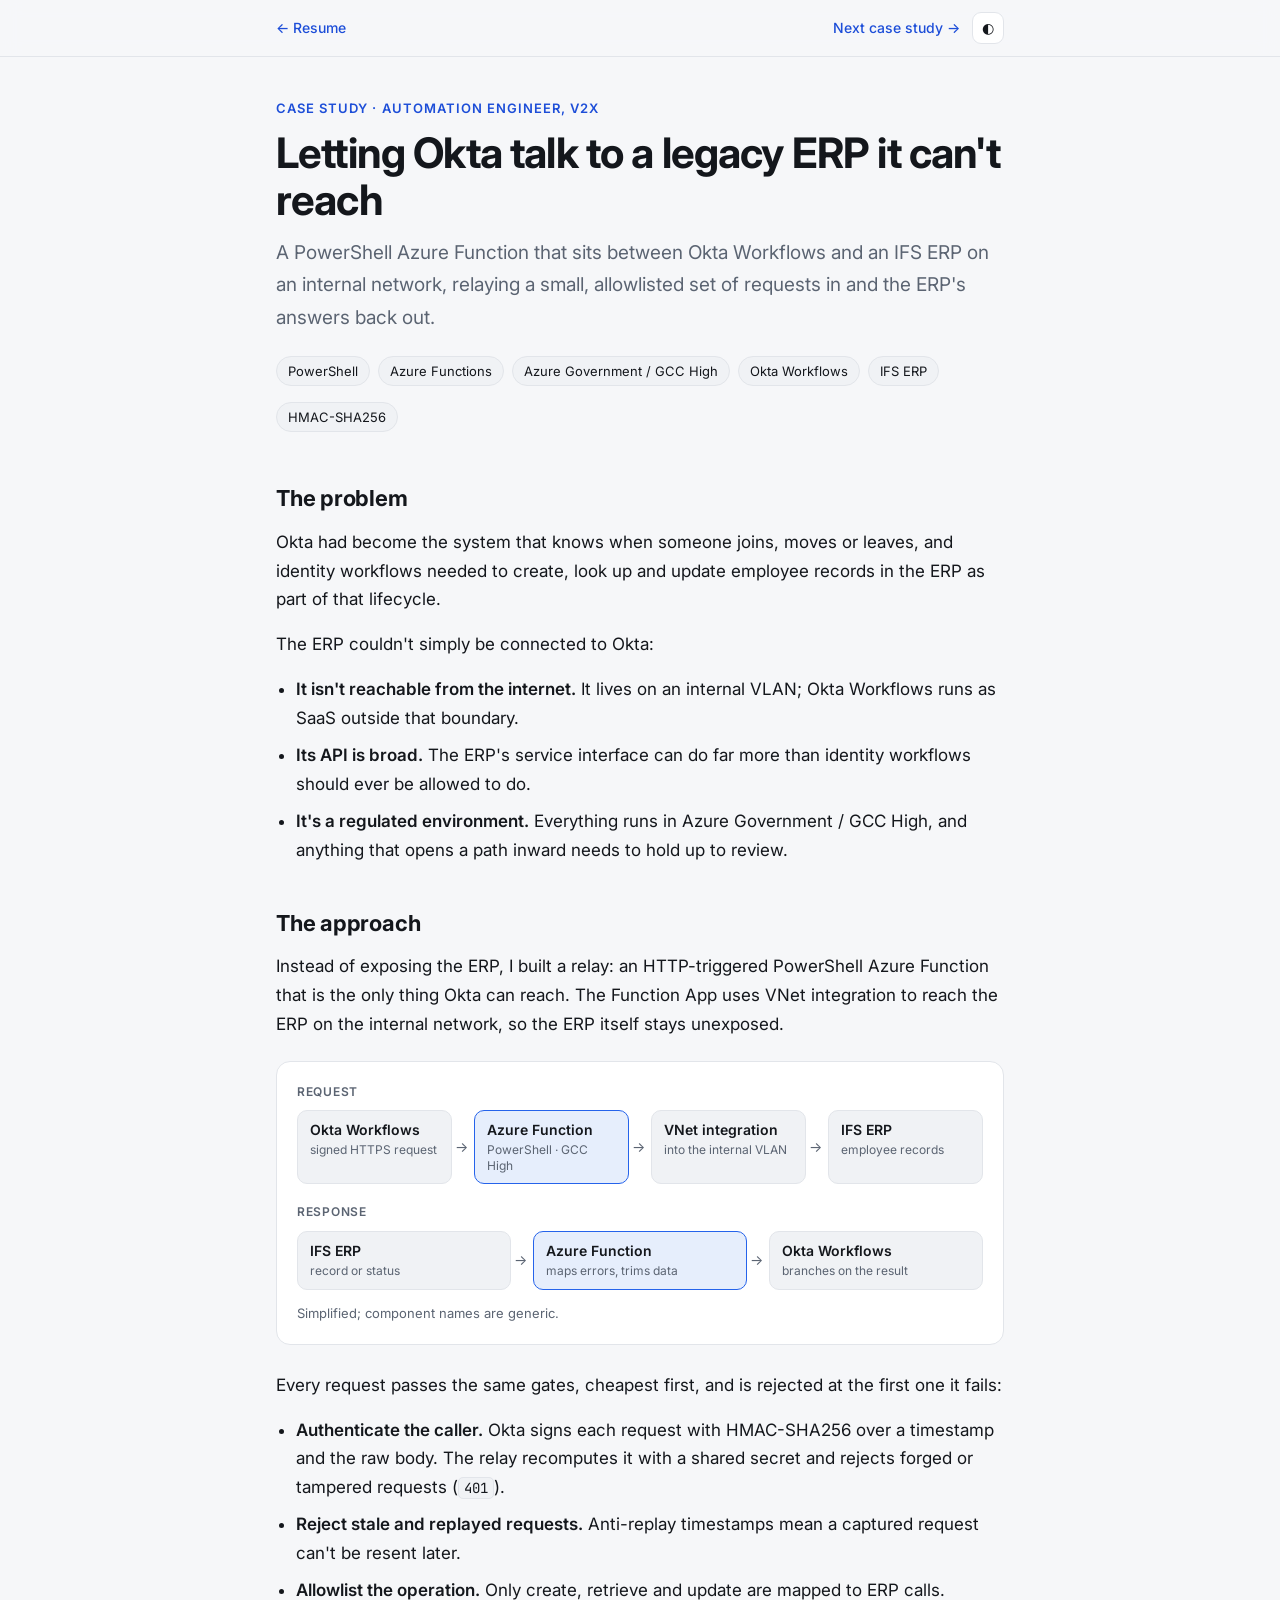
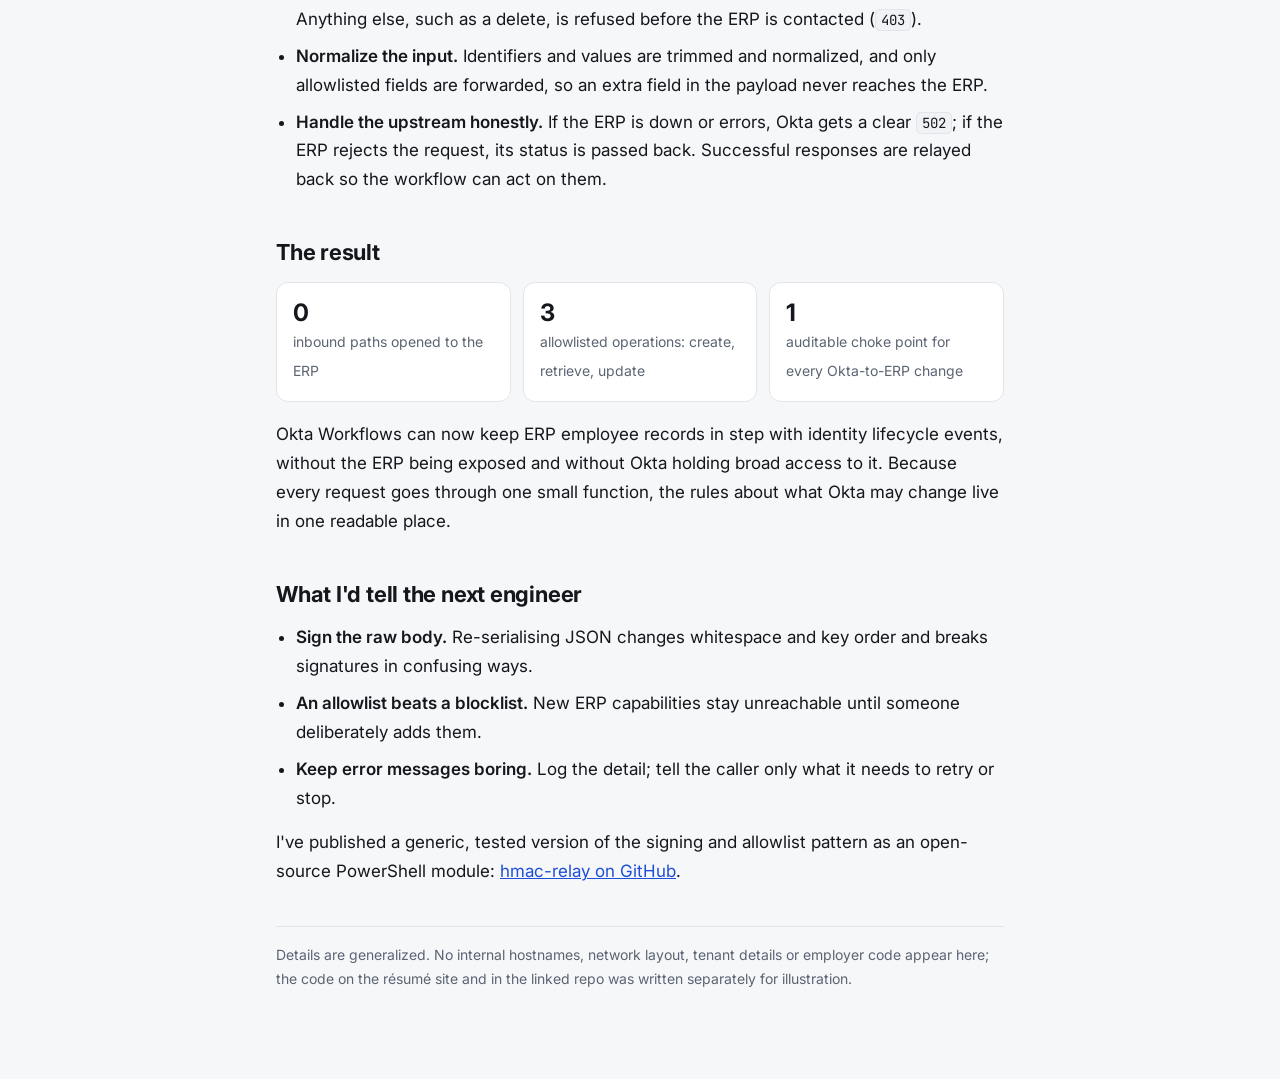
==== cases/okta-erp-relay.html @ db5c0ce1 "Add two case-study write-ups and link them from the roles, palette and shell Co-Authored-By: Claude " ====
<!doctype html>
<html lang="en">
<head>
<meta charset="utf-8">
<meta name="viewport" content="width=device-width, initial-scale=1">
<title>Okta to ERP Relay — Justys Grimm</title>
<meta name="description" content="Case study: a PowerShell Azure Function that lets Okta Workflows safely create, read and update records in a legacy ERP on an internal network.">
<meta property="og:title" content="Case study: Okta to legacy ERP relay">
<meta property="og:description" content="Signed requests, operation and field allowlists, and a relay into an internal VLAN.">
<meta property="og:image" content="https://justys-grimm.github.io/og.png">
<link rel="icon" href="data:image/svg+xml,%3Csvg xmlns='http://www.w3.org/2000/svg' viewBox='0 0 64 64'%3E%3Crect width='64' height='64' rx='14' fill='%232563eb'/%3E%3Ctext x='32' y='43' font-family='Arial,sans-serif' font-size='30' font-weight='700' fill='white' text-anchor='middle'%3EJG%3C/text%3E%3C/svg%3E">
<link rel="preconnect" href="https://fonts.googleapis.com">
<link href="https://fonts.googleapis.com/css2?family=Inter:wght@400;500;600;700&family=JetBrains+Mono:wght@400;500&display=swap" rel="stylesheet">
<link rel="stylesheet" href="case.css">
<script>try{const t=localStorage.getItem("theme");if(t)document.documentElement.dataset.theme=t}catch(e){}</script>
</head>
<body>
<nav class="bar" aria-label="Site"><div>
  <a href="../">← Resume</a><span class="sp"></span>
  <a href="termination-automation.html">Next case study →</a>
  <button id="theme" aria-label="Toggle theme">◐</button>
</div></nav>

<article>
  <p class="kicker">Case study · Automation Engineer, V2X</p>
  <h1>Letting Okta talk to a legacy ERP it can't reach</h1>
  <p class="lede">A PowerShell Azure Function that sits between Okta Workflows and an IFS ERP on an internal network,
  relaying a small, allowlisted set of requests in and the ERP's answers back out.</p>
  <ul class="meta">
    <li>PowerShell</li><li>Azure Functions</li><li>Azure Government / GCC High</li><li>Okta Workflows</li><li>IFS ERP</li><li>HMAC-SHA256</li>
  </ul>

  <h2>The problem</h2>
  <p>Okta had become the system that knows when someone joins, moves or leaves, and identity workflows needed to
  create, look up and update employee records in the ERP as part of that lifecycle.</p>
  <p>The ERP couldn't simply be connected to Okta:</p>
  <ul>
    <li><strong>It isn't reachable from the internet.</strong> It lives on an internal VLAN; Okta Workflows runs as SaaS outside that boundary.</li>
    <li><strong>Its API is broad.</strong> The ERP's service interface can do far more than identity workflows should ever be allowed to do.</li>
    <li><strong>It's a regulated environment.</strong> Everything runs in Azure Government / GCC High, and anything that opens a path inward needs to hold up to review.</li>
  </ul>

  <h2>The approach</h2>
  <p>Instead of exposing the ERP, I built a relay: an HTTP-triggered PowerShell Azure Function that is the only thing
  Okta can reach. The Function App uses VNet integration to reach the ERP on the internal network, so the ERP itself
  stays unexposed.</p>

  <figure aria-label="Request path through the relay">
    <p class="flow-label">Request</p>
    <div class="flow">
      <span class="node">Okta Workflows<small>signed HTTPS request</small></span>
      <span class="node key">Azure Function<small>PowerShell · GCC High</small></span>
      <span class="node">VNet integration<small>into the internal VLAN</small></span>
      <span class="node">IFS ERP<small>employee records</small></span>
    </div>
    <p class="flow-label" style="margin-top:18px">Response</p>
    <div class="flow">
      <span class="node">IFS ERP<small>record or status</small></span>
      <span class="node key">Azure Function<small>maps errors, trims data</small></span>
      <span class="node">Okta Workflows<small>branches on the result</small></span>
    </div>
    <figcaption>Simplified; component names are generic.</figcaption>
  </figure>

  <p>Every request passes the same gates, cheapest first, and is rejected at the first one it fails:</p>
  <ul>
    <li><strong>Authenticate the caller.</strong> Okta signs each request with HMAC-SHA256 over a timestamp and the raw body.
      The relay recomputes it with a shared secret and rejects forged or tampered requests (<code>401</code>).</li>
    <li><strong>Reject stale and replayed requests.</strong> Anti-replay timestamps mean a captured request can't be resent later.</li>
    <li><strong>Allowlist the operation.</strong> Only create, retrieve and update are mapped to ERP calls. Anything else,
      such as a delete, is refused before the ERP is contacted (<code>403</code>).</li>
    <li><strong>Normalize the input.</strong> Identifiers and values are trimmed and normalized, and only allowlisted fields
      are forwarded, so an extra field in the payload never reaches the ERP.</li>
    <li><strong>Handle the upstream honestly.</strong> If the ERP is down or errors, Okta gets a clear <code>502</code>; if the ERP
      rejects the request, its status is passed back. Successful responses are relayed back so the workflow can act on them.</li>
  </ul>

  <h2>The result</h2>
  <div class="result">
    <div><b>0</b><span>inbound paths opened to the ERP</span></div>
    <div><b>3</b><span>allowlisted operations: create, retrieve, update</span></div>
    <div><b>1</b><span>auditable choke point for every Okta-to-ERP change</span></div>
  </div>
  <p>Okta Workflows can now keep ERP employee records in step with identity lifecycle events, without the ERP being
  exposed and without Okta holding broad access to it. Because every request goes through one small function, the
  rules about what Okta may change live in one readable place.</p>

  <h2>What I'd tell the next engineer</h2>
  <ul>
    <li><strong>Sign the raw body.</strong> Re-serialising JSON changes whitespace and key order and breaks signatures in confusing ways.</li>
    <li><strong>An allowlist beats a blocklist.</strong> New ERP capabilities stay unreachable until someone deliberately adds them.</li>
    <li><strong>Keep error messages boring.</strong> Log the detail; tell the caller only what it needs to retry or stop.</li>
  </ul>
  <p>I've published a generic, tested version of the signing and allowlist pattern as an open-source PowerShell module:
  <a href="https://github.com/justys-grimm/hmac-relay">hmac-relay on GitHub</a>.</p>

  <p class="note">Details are generalized. No internal hostnames, network layout, tenant details or employer code appear here;
  the code on the résumé site and in the linked repo was written separately for illustration.</p>
</article>
<script>
document.getElementById("theme").onclick=()=>{const r=document.documentElement,d=r.dataset.theme?r.dataset.theme==="dark":matchMedia("(prefers-color-scheme: dark)").matches;r.dataset.theme=d?"light":"dark";try{localStorage.setItem("theme",r.dataset.theme)}catch(e){}};
</script>
</body>
</html>
---- cases/case.css ----
:root{
  --bg:#f6f7f9;--surface:#fff;--surface-2:#f0f2f5;--text:#14171c;--muted:#5b6472;--line:#e2e5ea;
  --accent:#2563eb;--accent-soft:#e6eefc;--accent-text:#1d4ed8;--mono:"JetBrains Mono",ui-monospace,monospace;
}
@media (prefers-color-scheme:dark){:root:not([data-theme="light"]){
  --bg:#0c0f14;--surface:#141922;--surface-2:#1b212c;--text:#e7eaf0;--muted:#97a1b2;--line:#252c38;
  --accent:#60a5fa;--accent-soft:#16243b;--accent-text:#93c5fd}}
:root[data-theme="dark"]{
  --bg:#0c0f14;--surface:#141922;--surface-2:#1b212c;--text:#e7eaf0;--muted:#97a1b2;--line:#252c38;
  --accent:#60a5fa;--accent-soft:#16243b;--accent-text:#93c5fd}
*{box-sizing:border-box}
body{margin:0;background:var(--bg);color:var(--text);font:17px/1.7 Inter,system-ui,sans-serif;-webkit-font-smoothing:antialiased}
a{color:var(--accent-text)}
:focus-visible{outline:2px solid var(--accent);outline-offset:2px;border-radius:4px}
.bar{position:sticky;top:0;z-index:5;background:color-mix(in srgb,var(--bg) 85%,transparent);backdrop-filter:blur(10px);border-bottom:1px solid var(--line)}
.bar div{max-width:760px;margin:0 auto;padding:12px 16px;display:flex;align-items:center;gap:12px}
.bar a{text-decoration:none;font-size:14px;font-weight:500}
.bar .sp{flex:1}
.bar button{border:1px solid var(--line);background:var(--surface);color:var(--text);border-radius:9px;height:32px;min-width:32px;cursor:pointer;font:inherit;font-size:14px}
article{max-width:760px;margin:0 auto;padding:40px 16px 72px}
.kicker{font-size:13px;font-weight:600;letter-spacing:.08em;text-transform:uppercase;color:var(--accent-text);margin:0}
h1{font-size:clamp(30px,5vw,42px);line-height:1.12;letter-spacing:-.02em;margin:10px 0 14px}
.lede{font-size:19px;color:var(--muted);margin:0 0 22px}
.meta{display:flex;flex-wrap:wrap;gap:8px;margin:0 0 30px;padding:0;list-style:none}
.meta li{font-size:13px;background:var(--surface-2);border:1px solid var(--line);border-radius:999px;padding:3px 11px}
h2{font-size:22px;letter-spacing:-.01em;margin:40px 0 10px}
p{margin:0 0 16px}
ul{padding-left:20px;margin:0 0 16px}
li{margin:0 0 8px}
strong{font-weight:600}
code{font:14px var(--mono);background:var(--surface-2);border:1px solid var(--line);border-radius:5px;padding:1px 5px}
.result{display:grid;grid-template-columns:repeat(auto-fit,minmax(180px,1fr));gap:12px;margin:8px 0 18px}
.result div{background:var(--surface);border:1px solid var(--line);border-radius:12px;padding:16px}
.result b{display:block;font-size:24px;letter-spacing:-.02em;line-height:1.2}
.result span{font-size:14px;color:var(--muted)}
figure{margin:22px 0 26px;background:var(--surface);border:1px solid var(--line);border-radius:14px;padding:20px}
figcaption{font-size:13px;color:var(--muted);margin-top:12px}
.flow{display:grid;grid-auto-flow:column;grid-auto-columns:minmax(0,1fr);gap:22px;align-items:stretch}
.flow + .flow{margin-top:16px}
.node{position:relative;background:var(--surface-2);border:1px solid var(--line);border-radius:10px;padding:10px 12px;font-size:14px;font-weight:600;line-height:1.3}
.node small{display:block;font-weight:400;color:var(--muted);font-size:12px;margin-top:3px}
.node.key{border-color:var(--accent);background:var(--accent-soft)}
.node:not(:last-child)::after{content:"→";position:absolute;right:-17px;top:50%;transform:translateY(-50%);color:var(--muted);font-weight:400}
.flow-label{font-size:12px;font-weight:600;letter-spacing:.06em;text-transform:uppercase;color:var(--muted);margin:0 0 8px}
@media (max-width:640px){
  .flow{grid-auto-flow:row;gap:20px}
  .node:not(:last-child)::after{content:"↓";right:auto;left:50%;top:auto;bottom:-19px;transform:translateX(-50%)}
}
.note{font-size:14px;color:var(--muted);border-top:1px solid var(--line);padding-top:16px;margin-top:40px}
@media print{.bar{display:none}article{padding:0}body{font-size:11pt}}
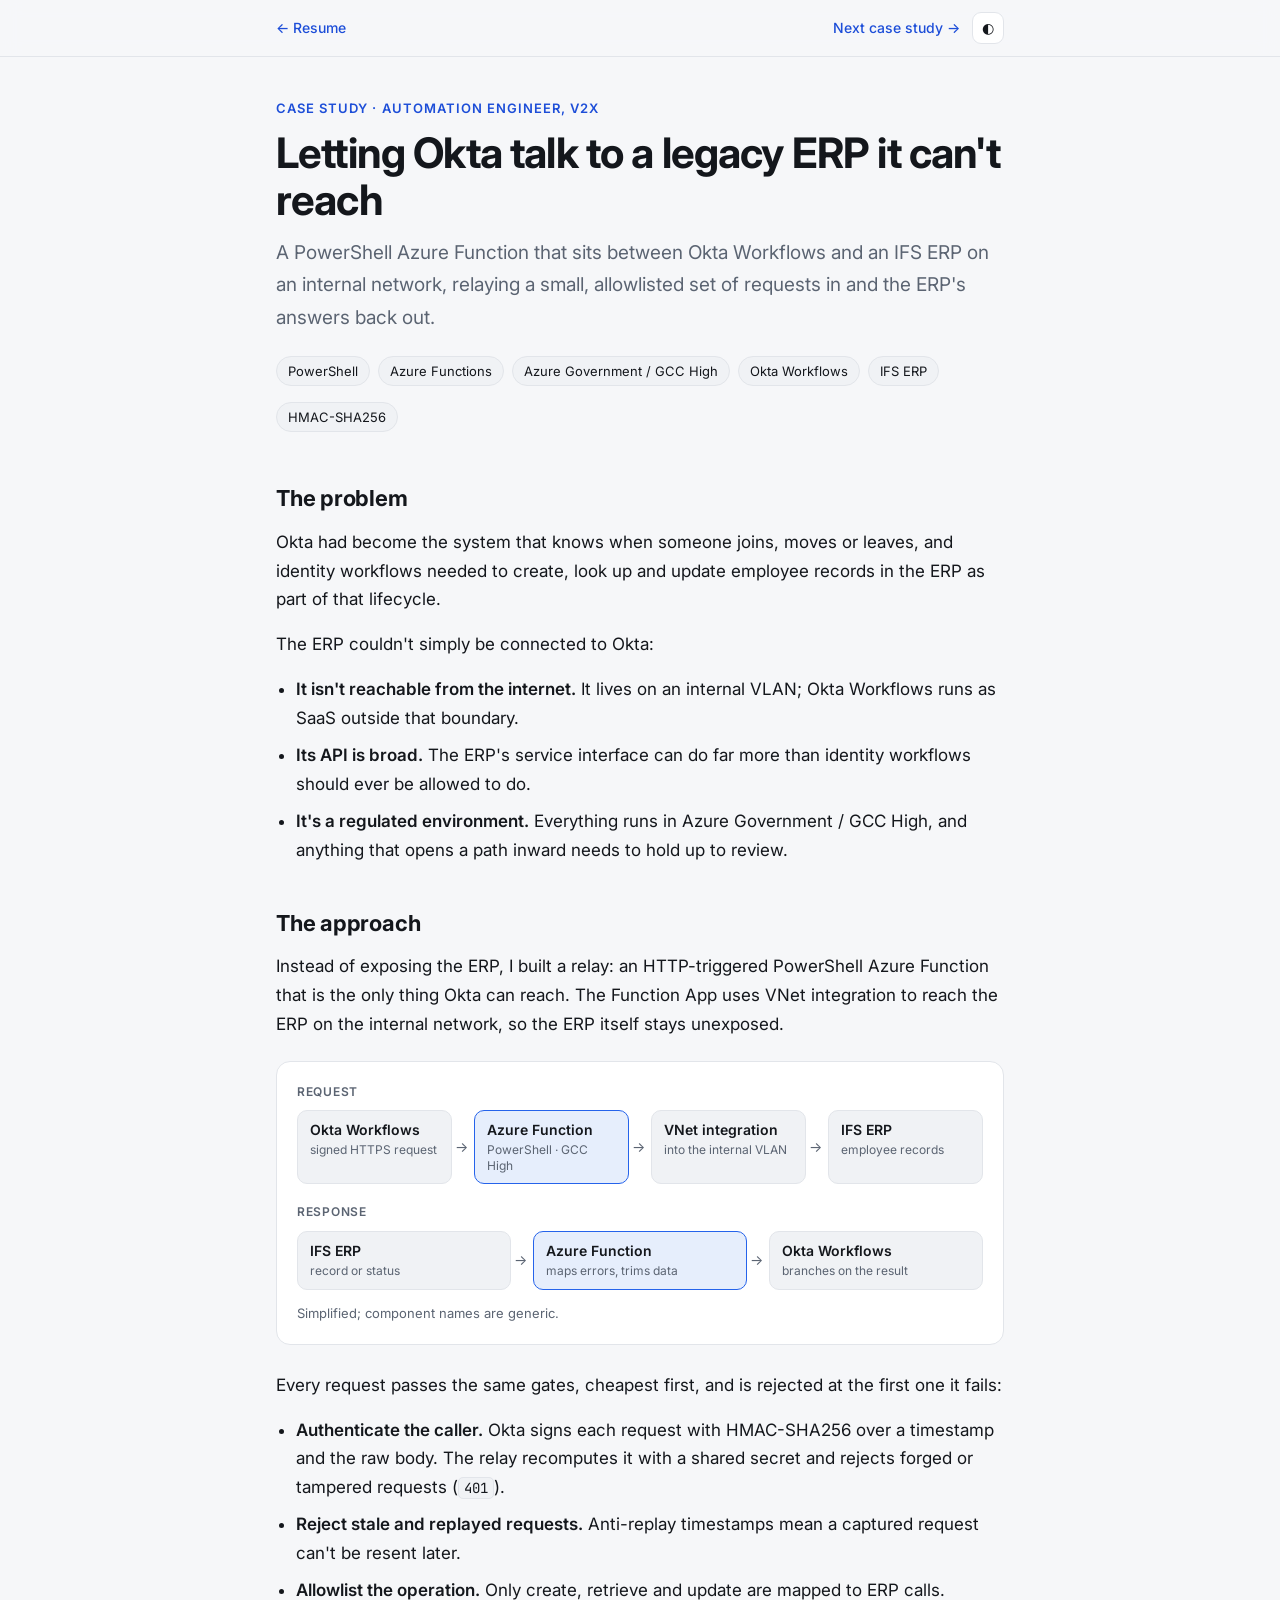
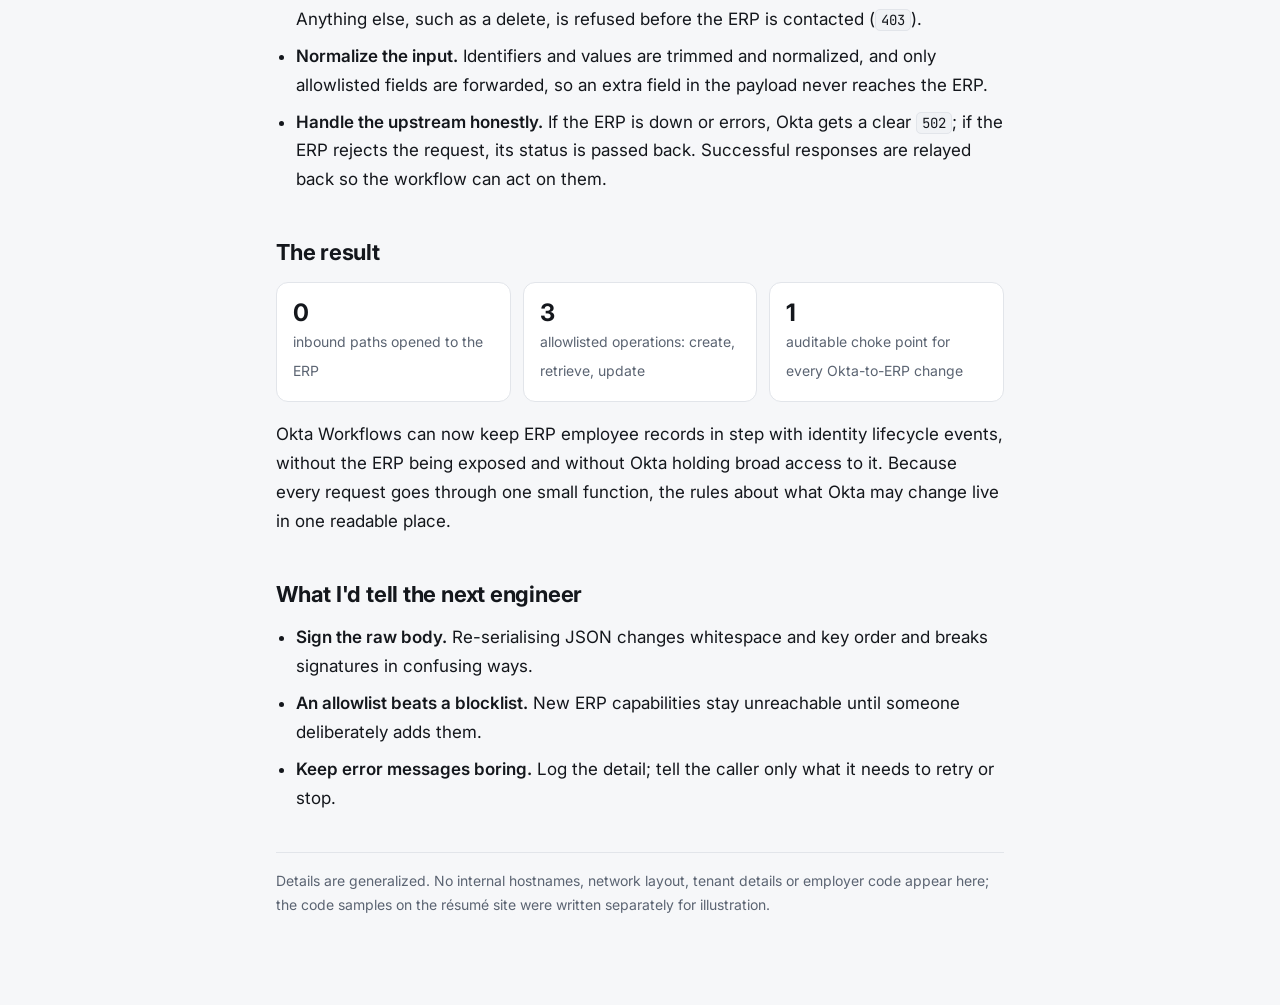
==== commit 8113d209: "Relay case study: drop the hmac-relay link until the repo is published Co-Authored-By: Claude Opus 5" ====
--- a/cases/okta-erp-relay.html
+++ b/cases/okta-erp-relay.html
@@ -91,11 +91,9 @@
     <li><strong>An allowlist beats a blocklist.</strong> New ERP capabilities stay unreachable until someone deliberately adds them.</li>
     <li><strong>Keep error messages boring.</strong> Log the detail; tell the caller only what it needs to retry or stop.</li>
   </ul>
-  <p>I've published a generic, tested version of the signing and allowlist pattern as an open-source PowerShell module:
-  <a href="https://github.com/justys-grimm/hmac-relay">hmac-relay on GitHub</a>.</p>
 
   <p class="note">Details are generalized. No internal hostnames, network layout, tenant details or employer code appear here;
-  the code on the résumé site and in the linked repo was written separately for illustration.</p>
+  the code samples on the résumé site were written separately for illustration.</p>
 </article>
 <script>
 document.getElementById("theme").onclick=()=>{const r=document.documentElement,d=r.dataset.theme?r.dataset.theme==="dark":matchMedia("(prefers-color-scheme: dark)").matches;r.dataset.theme=d?"light":"dark";try{localStorage.setItem("theme",r.dataset.theme)}catch(e){}};
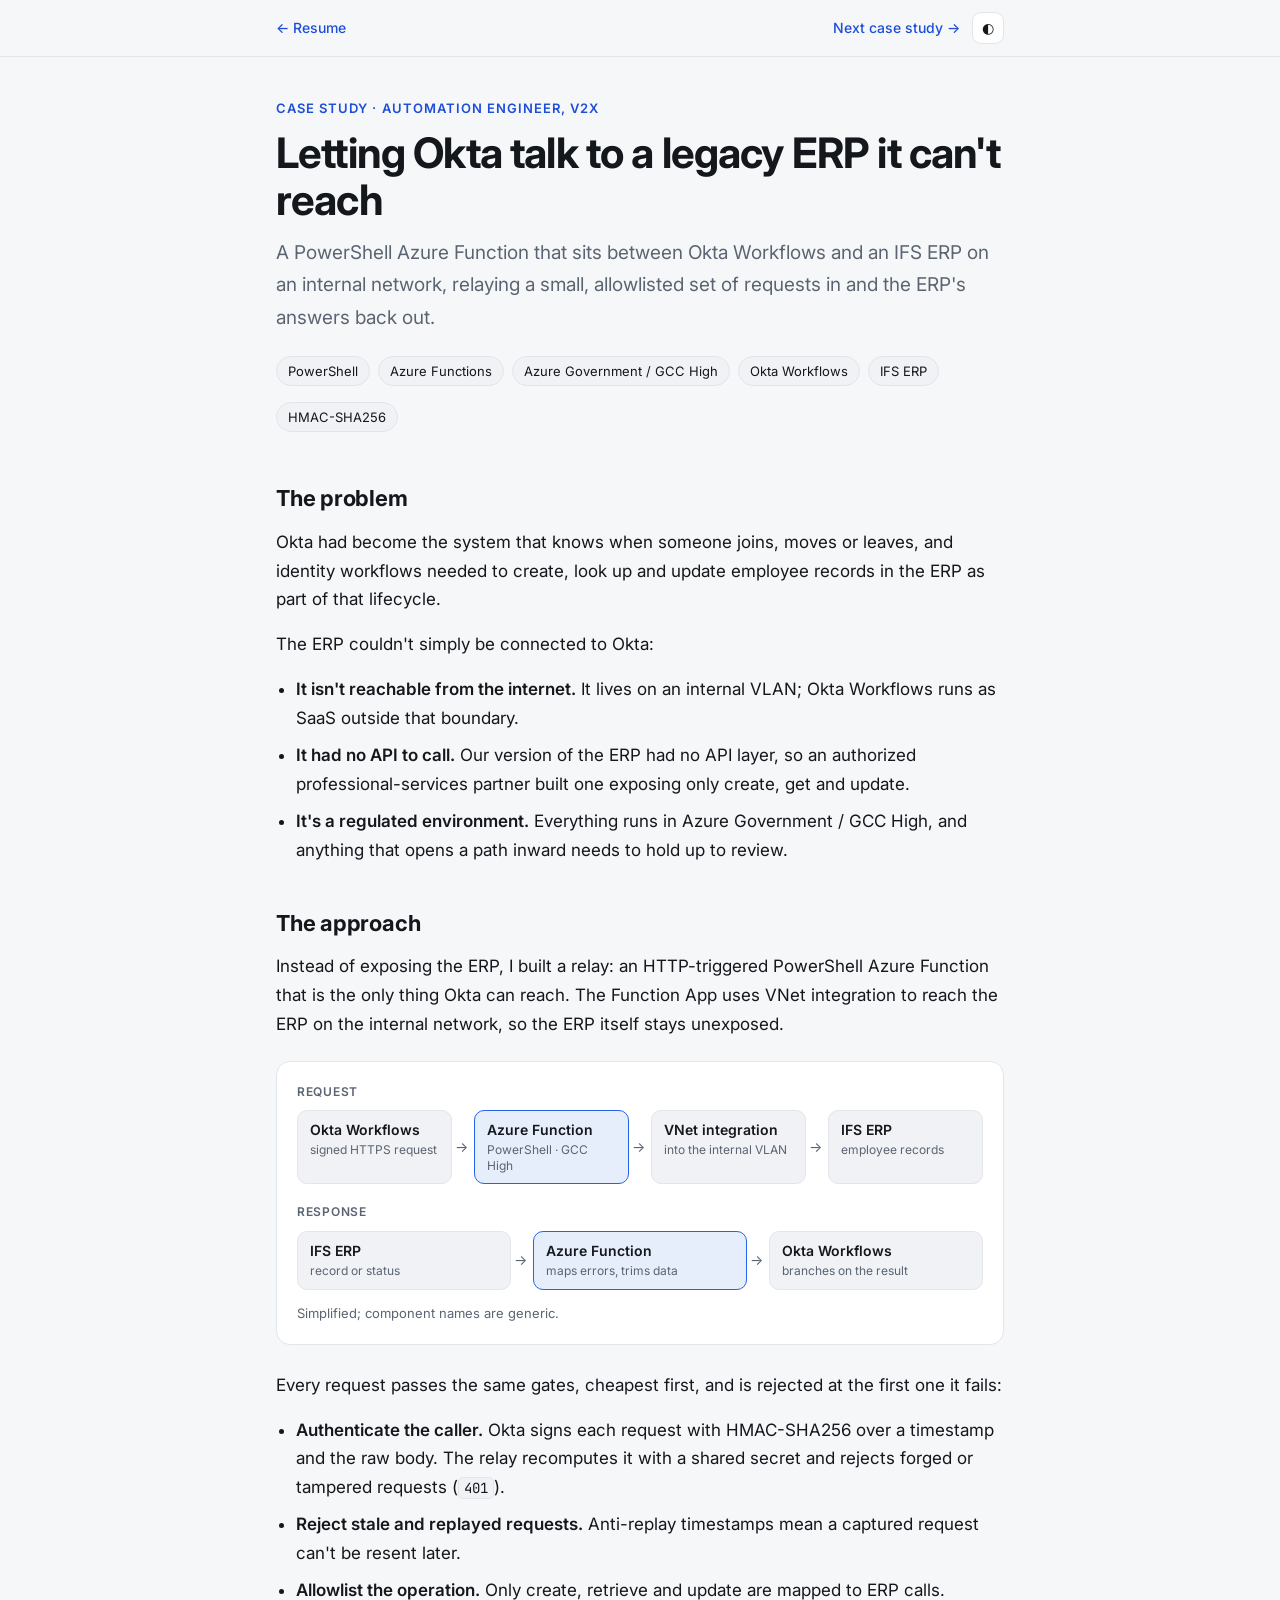
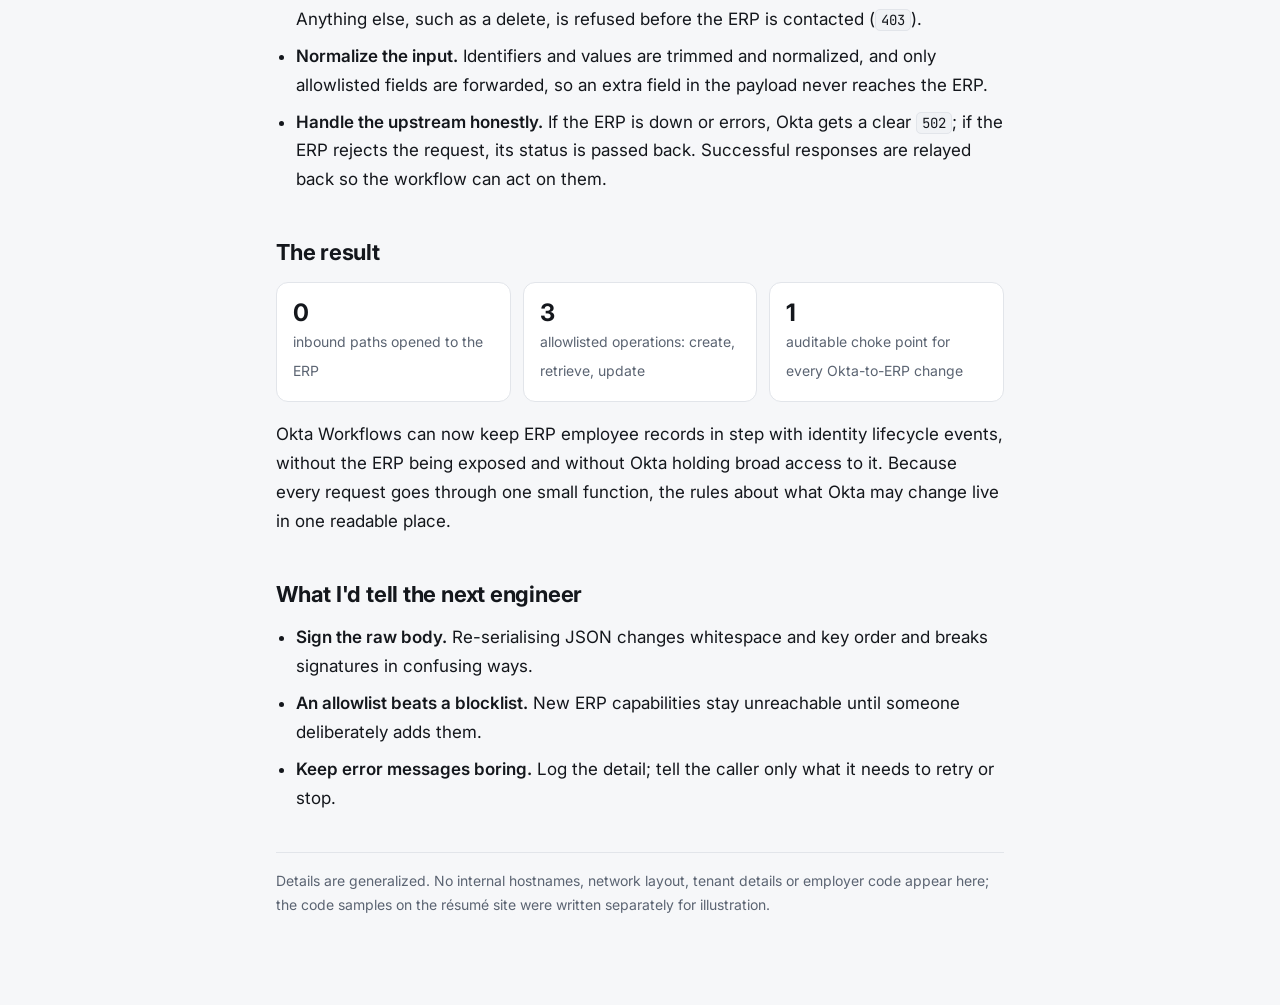
==== commit 94fea412: "Relay case study: ERP had no API layer; partner-built API limited to create/get/update Co-Authored-B" ====
--- a/cases/okta-erp-relay.html
+++ b/cases/okta-erp-relay.html
@@ -36,7 +36,7 @@
   <p>The ERP couldn't simply be connected to Okta:</p>
   <ul>
     <li><strong>It isn't reachable from the internet.</strong> It lives on an internal VLAN; Okta Workflows runs as SaaS outside that boundary.</li>
-    <li><strong>Its API is broad.</strong> The ERP's service interface can do far more than identity workflows should ever be allowed to do.</li>
+    <li><strong>It had no API to call.</strong> Our version of the ERP had no API layer, so an authorized professional-services partner built one exposing only create, get and update.</li>
     <li><strong>It's a regulated environment.</strong> Everything runs in Azure Government / GCC High, and anything that opens a path inward needs to hold up to review.</li>
   </ul>
 
